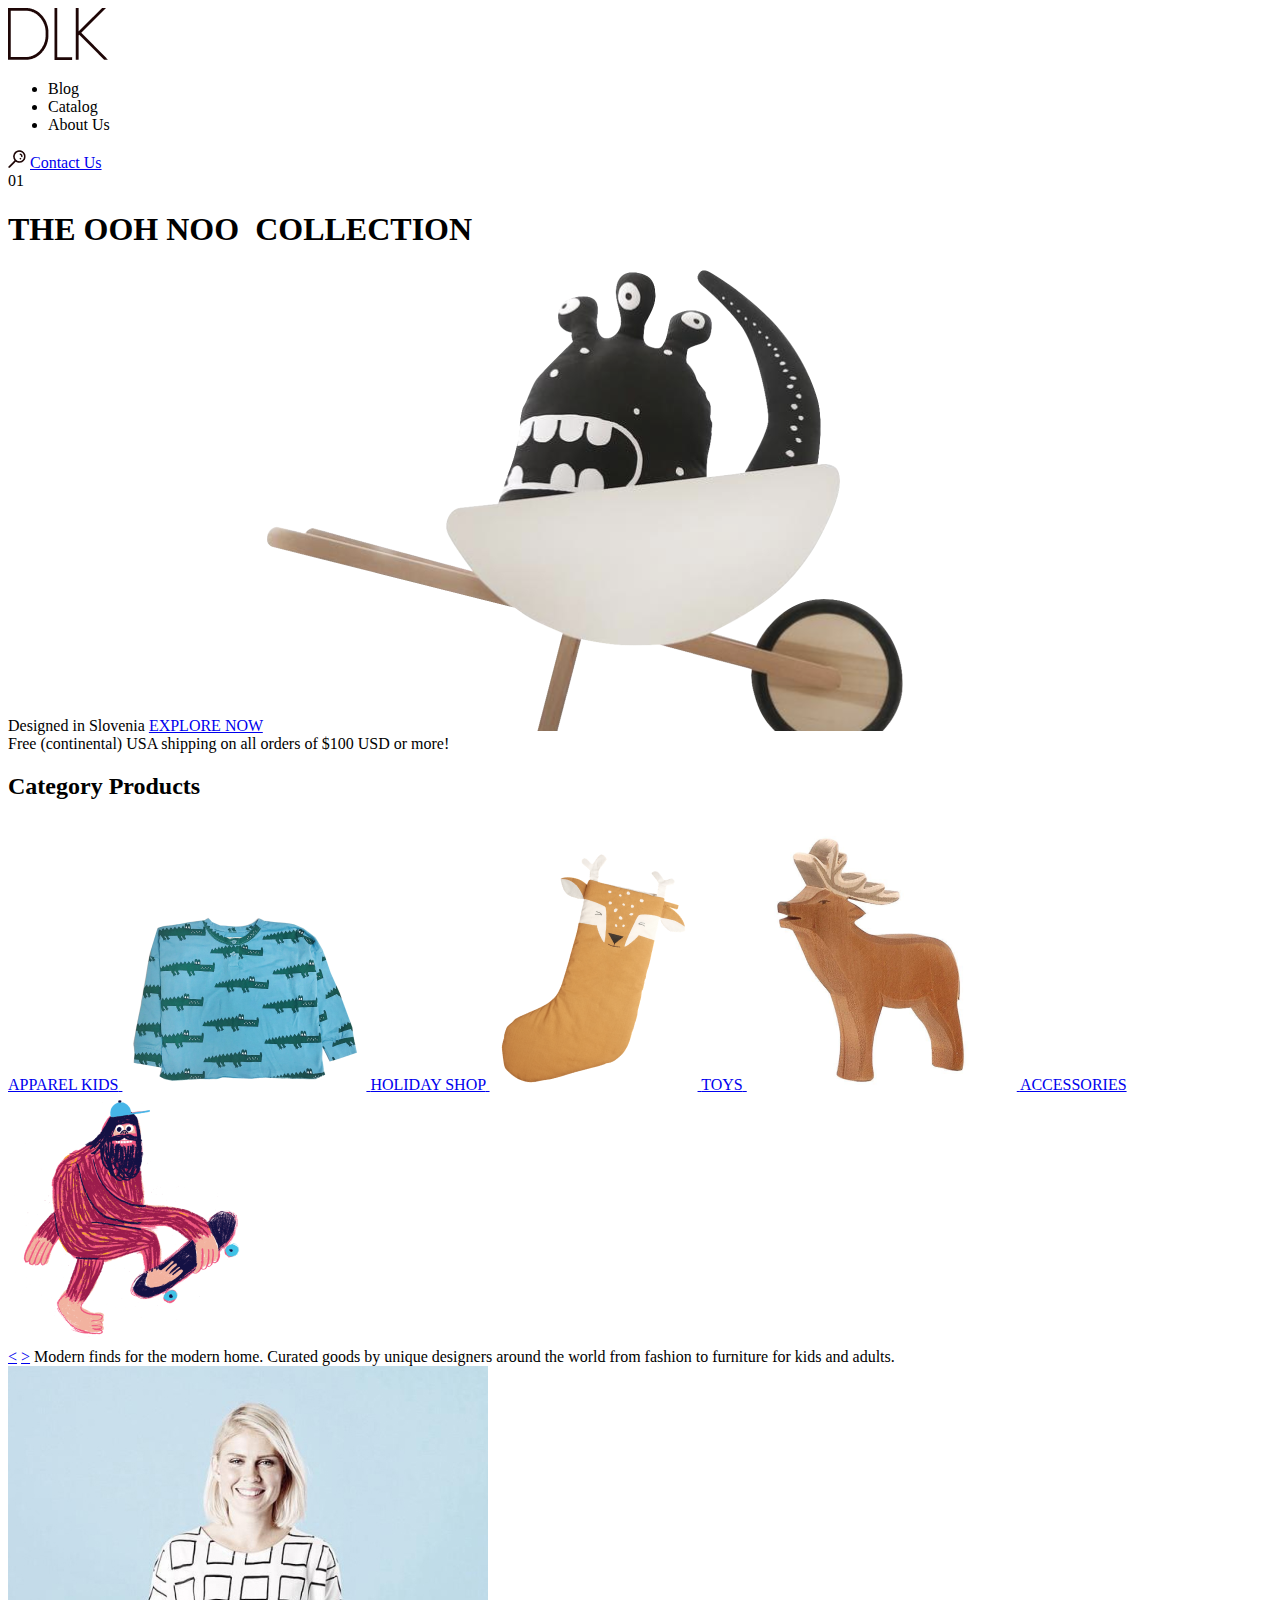
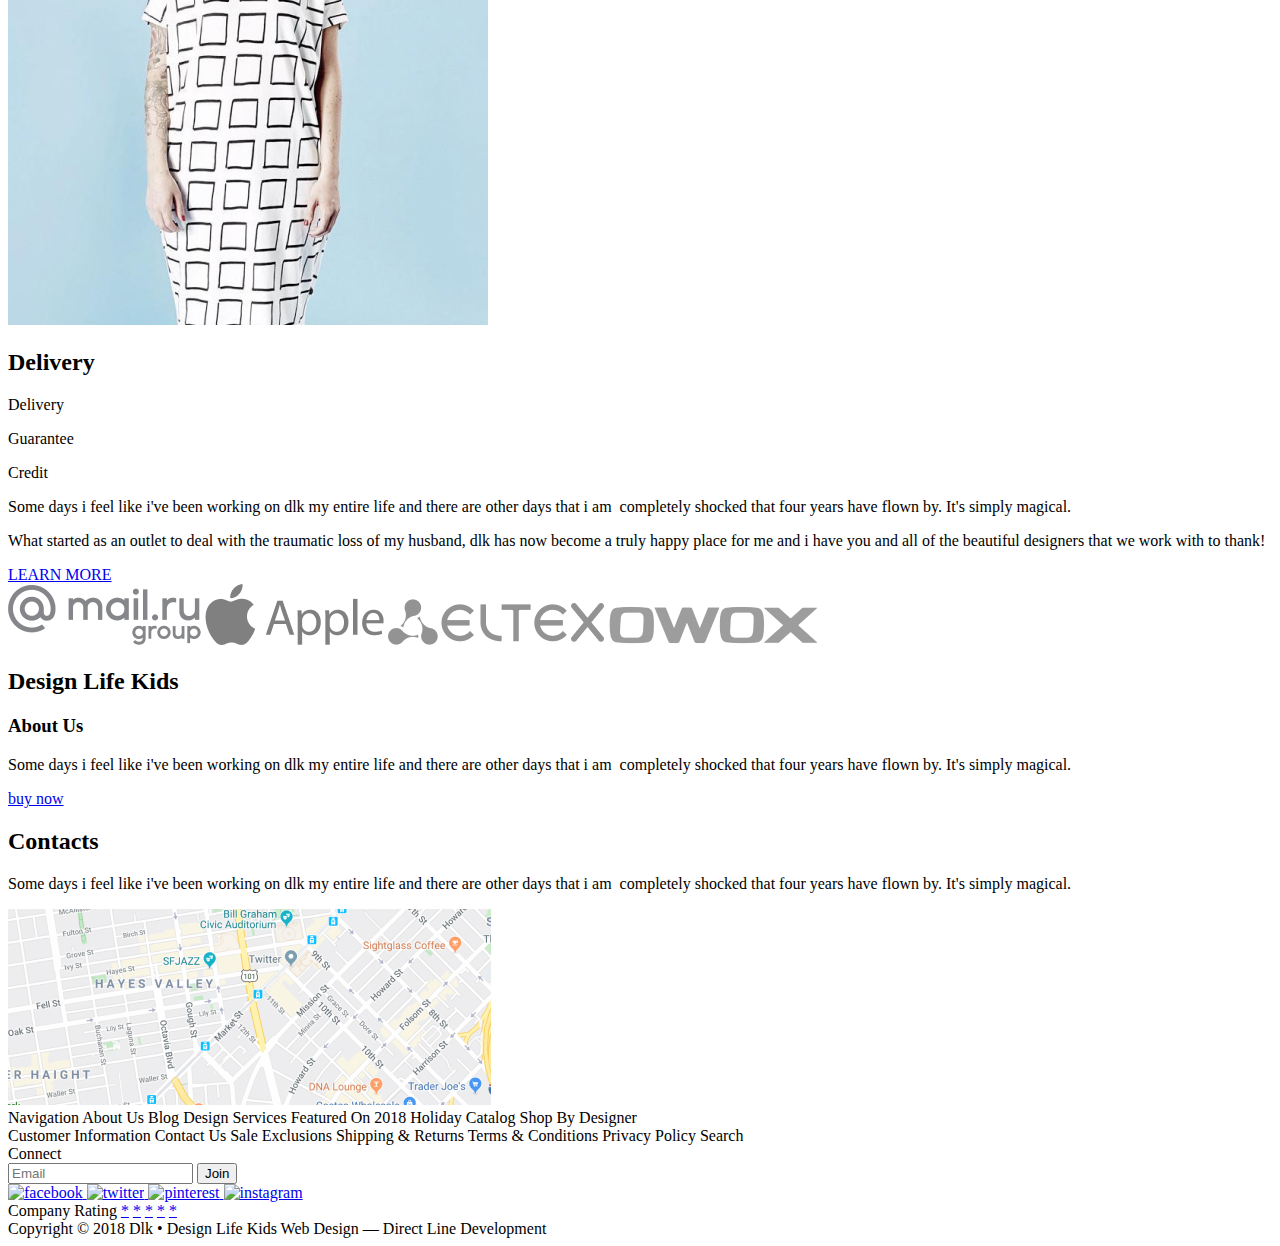
==== index.html @ 762b41b3 "Merge pull request #4 from Vershinin100797/master" ====
<!DOCTYPE html>
<html lang="ru">
<head>
    <meta charset="UTF-8">
    <title>Project</title>
</head>
<body>
    <header class="header">
         <img src="images/Union.png" alt="DLK-logo" class="header-logo">
        <nav class="header-navigation">
            <ul class="header-navigation-block">
                <li class="header-navigation-item">Blog</li>
                <li class="header-navigation-item">Catalog</li>
                <li class="header-navigation-item">About Us</li>
            </ul>
        </nav>
        <img src="images/XMLID%201397.png" alt="search" class="header-link-img">
        <a href="#" class="header-link">Contact Us</a>
    </header>
    <main class="main">
        <section class="main-preview-unit">
            <div class="preview-container">
                <span class="preview-container-number">01</span>
                <h1 class="preview-container-headline">THE OOH NOO  COLLECTION</h1>
                <span class="preview-container-annotation">Designed in Slovenia</span>
                <a href="#" class="preview-container-link">EXPLORE NOW</a>
                <img src="images/prev-image.png" alt="prev-img" class="preview-container-img">
                <div class="preview-container-supplement">
                    <span class="preview-container-supplement-text">Free (continental) USA shipping on all orders of $100 USD or more!</span>
                </div>
            </div>
        </section>
        <section class="main-category-unit">
            <h2 class="main-category-headline">Category Products</h2>
            <div class="main-category-gallery">
                <div class="main-category-gallery-preview">
                    <a href="#" class="main-category-gallery-preview-item">
                        <span class="main-category-gallery-preview-item-text">APPAREL KIDS</span>
                        <img src="images/APPAREL-KIDS.png" alt="APPAREL KIDS" class="main-category-gallery-preview-item-img">
                    </a>
                    <a href="#" class="main-category-gallery-preview-item">
                        <span class="main-category-gallery-preview-item-text">HOLIDAY SHOP</span>
                        <img src="images/HOLIDAY-SHOP.png" alt="HOLIDAY SHOP" class="main-category-gallery-preview-item-img">
                    </a>
                    <a href="#" class="main-category-gallery-preview-item">
                        <span class="main-category-gallery-preview-item-text">TOYS</span>
                        <img src="images/TOYS.png" alt="TOYS" class="main-category-gallery-preview-item-img">
                    </a>
                    <a href="#" class="main-category-gallery-preview-item">
                        <span class="main-category-gallery-preview-item-text">ACCESSORIES</span>
                        <img src="images/ACCESSORIES.png" alt="ACCESSORIES" class="main-category-gallery-preview-item-img">
                    </a>
                </div>
                <div class="main-category-gallery-pagination">
                    <a href="#" class="main-category-gallery-pagination-button-left"><</a>
                    <a href="#" class="main-category-gallery-pagination-button-right">></a>
                    <span class="main-category-gallery-pagination-text">
                        Modern finds for the modern home. Curated goods by unique designers around the world from
                        fashion to furniture for kids and adults.
                    </span>
                </div>
            </div>
        </section>
        <section class="main-product-unit">
            <img src="images/product-image.jpg" alt="product-img" class="main-product-unit-img">
            <div class="main-product-unit-description">
                <h2 class="main-product-unit-header">Delivery</h2>
                <p class="main-product-unit-item">Delivery</p>
                <p class="main-product-unit-item">Guarantee</p>
                <p class="main-product-unit-item">Credit</p>
                <p class="main-product-unit-text">
                    Some days i feel like i've been working on dlk my entire life and there are other days that i am 
                    completely shocked that four years have flown by. It's simply magical.
                </p>
                <p class="main-product-unit-text">
                    What started as an outlet to deal  with the traumatic loss of my husband, dlk has now become a truly
                    happy place for me and i have you and all of the beautiful designers that we work with to thank!
                </p>
                <a href="#" class="main-product-unit-link">LEARN MORE</a>
            </div>
        </section>
        <section class="main-sponsors-unit">
            <img src="images/mail-ru.png" alt="mail-ru" class="main-sponsors-logo">
            <img src="images/apple.png" alt="apple" class="main-sponsors-logo">
            <img src="images/eltex.png" alt="eltex" class="main-sponsors-logo">
            <img src="images/owox.png" alt="owox" class="main-sponsors-logo">
        </section>
        <section class="main-addition-unit">
            <article class="main-addition-about-us">
                <h2 class="main-addition-about-us-headline">Design Life Kids</h2>
                <h3 class="main-addition-about-us-interlineation">About Us</h3>
                <p class="main-addition-about-us-text">
                    Some days i feel like i've been working on dlk my entire life and there are other days that i am
                     completely shocked that four years have flown by. It's simply magical.
                </p>
                <a href="#" class="main-addition-about-us-link">buy now</a>
            </article>
            <article class="main-addition-contacts">
                <h2 class="main-addition-contacts-headline">Contacts</h2>
                <p class="main-addition-contacts-text">
                    Some days i feel like i've been working on dlk my entire life and there are other days that i am
                     completely shocked that four years have flown by. It's simply magical.
                </p>
                <img src="images/map-img.jpg" alt="map-img" class="main-addition-contacts-map">
            </article>
        </section>
    </main>
    <footer class="footer">
        <div class="footer-main-block">
            <div class="footer-main-block-navigation">
                <span class="footer-main-block-navigation-headline">Navigation</span>
                    <span class="footer-main-block-navigation-list">
                        <span class="footer-main-block-navigation-item">About Us</span>
                        <span class="footer-main-block-navigation-item">Blog</span>
                        <span class="footer-main-block-navigation-item">Design Services</span>
                        <span class="footer-main-block-navigation-item">Featured On</span>
                        <span class="footer-main-block-navigation-item">2018 Holiday Catalog</span>
                        <span class="footer-main-block-navigation-item">Shop By Designer</span>
                    </span>
            </div>
            <div class="footer-main-block-customer-information">
                <span class="footer-main-block-customer-information-headline">Customer Information</span>
                    <span class="footer-main-block-customer-information-list">
                        <span class="footer-main-block-customer-information-item">Contact Us</span>
                        <span class="footer-main-block-customer-information-item">Sale Exclusions</span>
                        <span class="footer-main-block-customer-information-item">Shipping & Returns</span>
                        <span class="footer-main-block-customer-information-item">Terms & Conditions</span>
                        <span class="footer-main-block-customer-information-item">Privacy Policy</span>
                        <span class="footer-main-block-customer-information-item">Search</span>
                    </span>
            </div>
            <div class="footer-main-block-connect">
                <span class="footer-main-block-connect-headline">Connect</span>
                <form action="#" class="footer-main-block-connect-form">
                    <input type="email" placeholder="Email" class="footer-main-block-connect-input">
                    <button class="footer-main-block-connect-button">Join</button>
                    <div class="footer-main-block-connect-links">
                        <a href="https://www.facebook.com/" class="footer-main-block-connect-links-item">
                            <img src="#" alt="facebook" class="footer-main-block-connect-links-img">
                        </a>
                        <a href="https://twitter.com/explore" class="footer-main-block-connect-links-item">
                            <img src="#" alt="twitter" class="footer-main-block-connect-links-img">
                        </a>
                        <a href="https://pinterest.com" class="footer-main-block-connect-links-item">
                            <img src="#" alt="pinterest" class="footer-main-block-connect-links-img">
                        </a>
                        <a href="https://www.instagram.com/" class="footer-main-block-connect-links-item">
                            <img src="#" alt="instagram" class="footer-main-block-connect-links-img">
                        </a>
                    </div>
                </form>
            </div>
        </div>
        <div class="footer-additional-block">
            <div class="footer-additional-block-rating">
                <span class="footer-additional-block-rating-headline">Company Rating</span>
                <a href="#" class="footer-additional-block-rating-item">*</a>
                <a href="#" class="footer-additional-block-rating-item">*</a>
                <a href="#" class="footer-additional-block-rating-item">*</a>
                <a href="#" class="footer-additional-block-rating-item">*</a>
                <a href="#" class="footer-additional-block-rating-item">*</a>
            </div>
            <span class="footer-additional-block-copyright">Copyright © 2018 Dlk • Design Life Kids</span>
            <span class="footer-additional-block-developers">Web Design — Direct Line Development</span>
        </div>
    </footer>
</body>
</html>
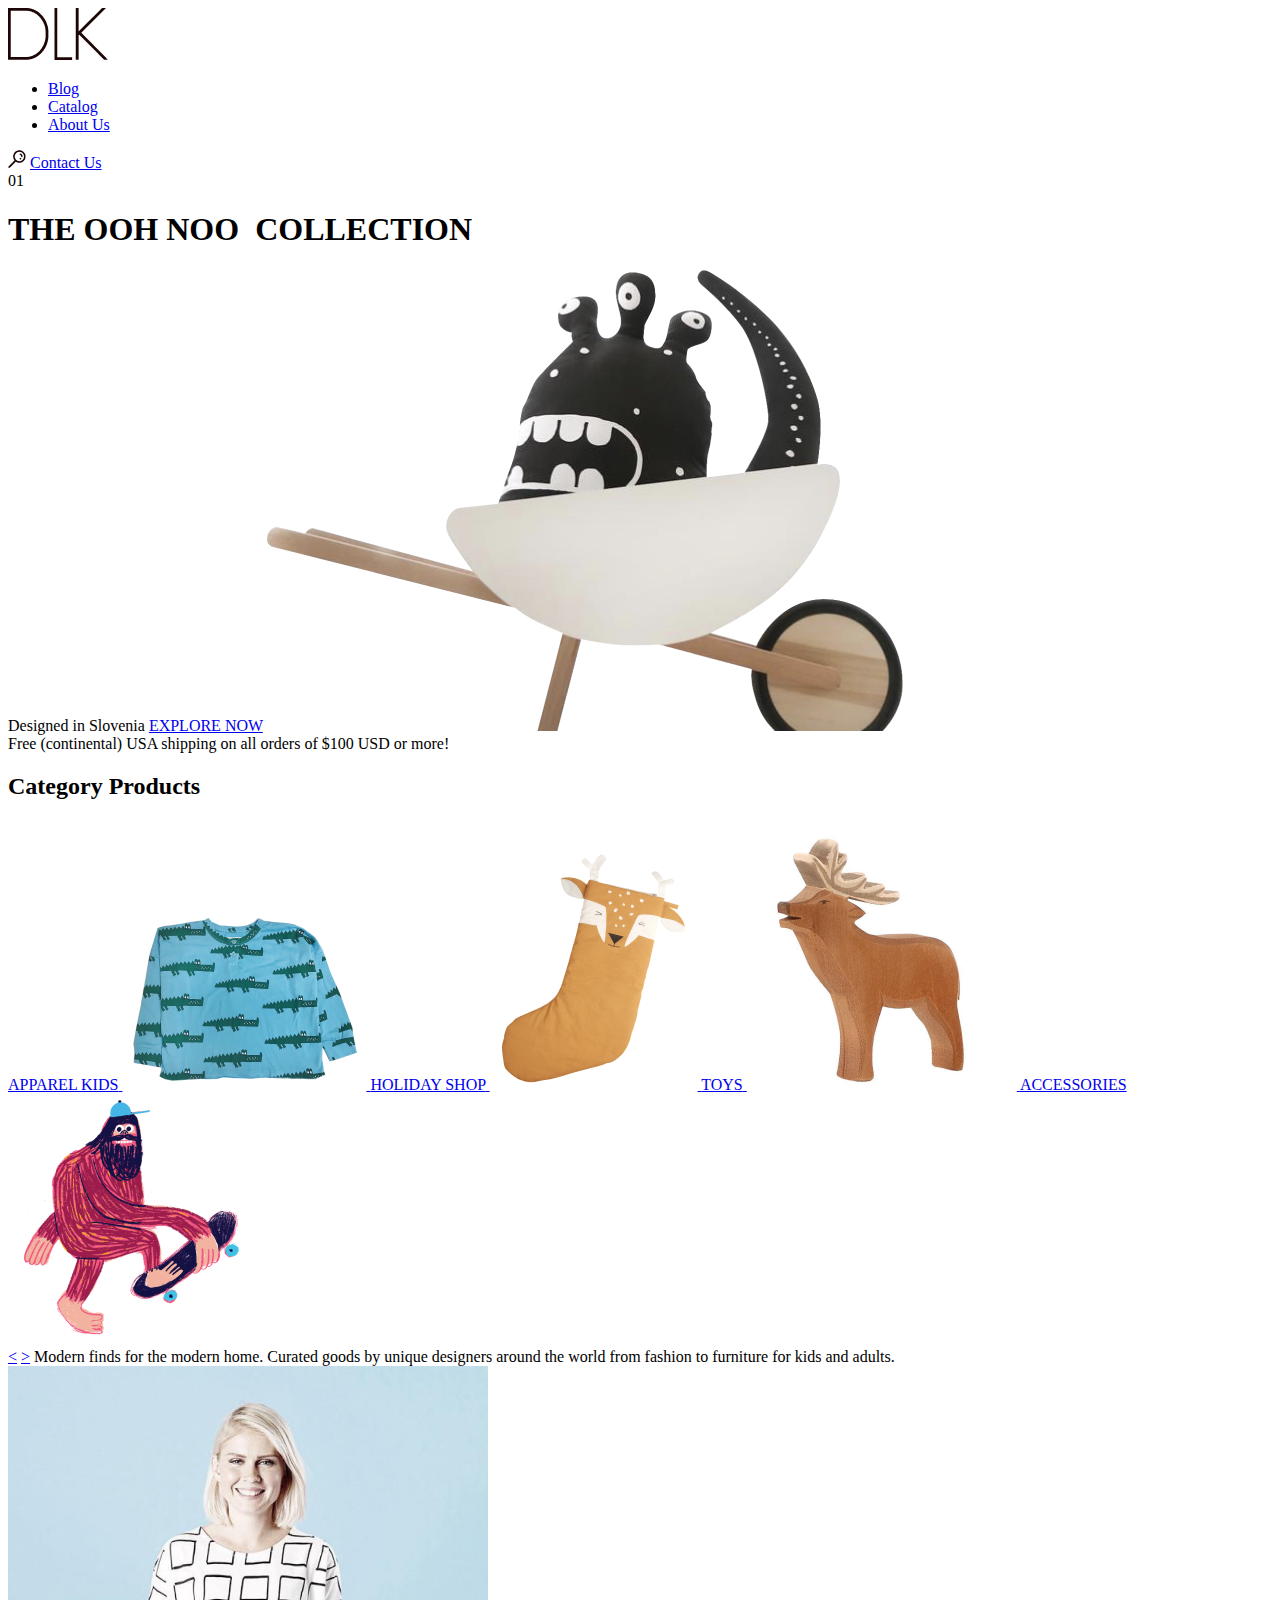
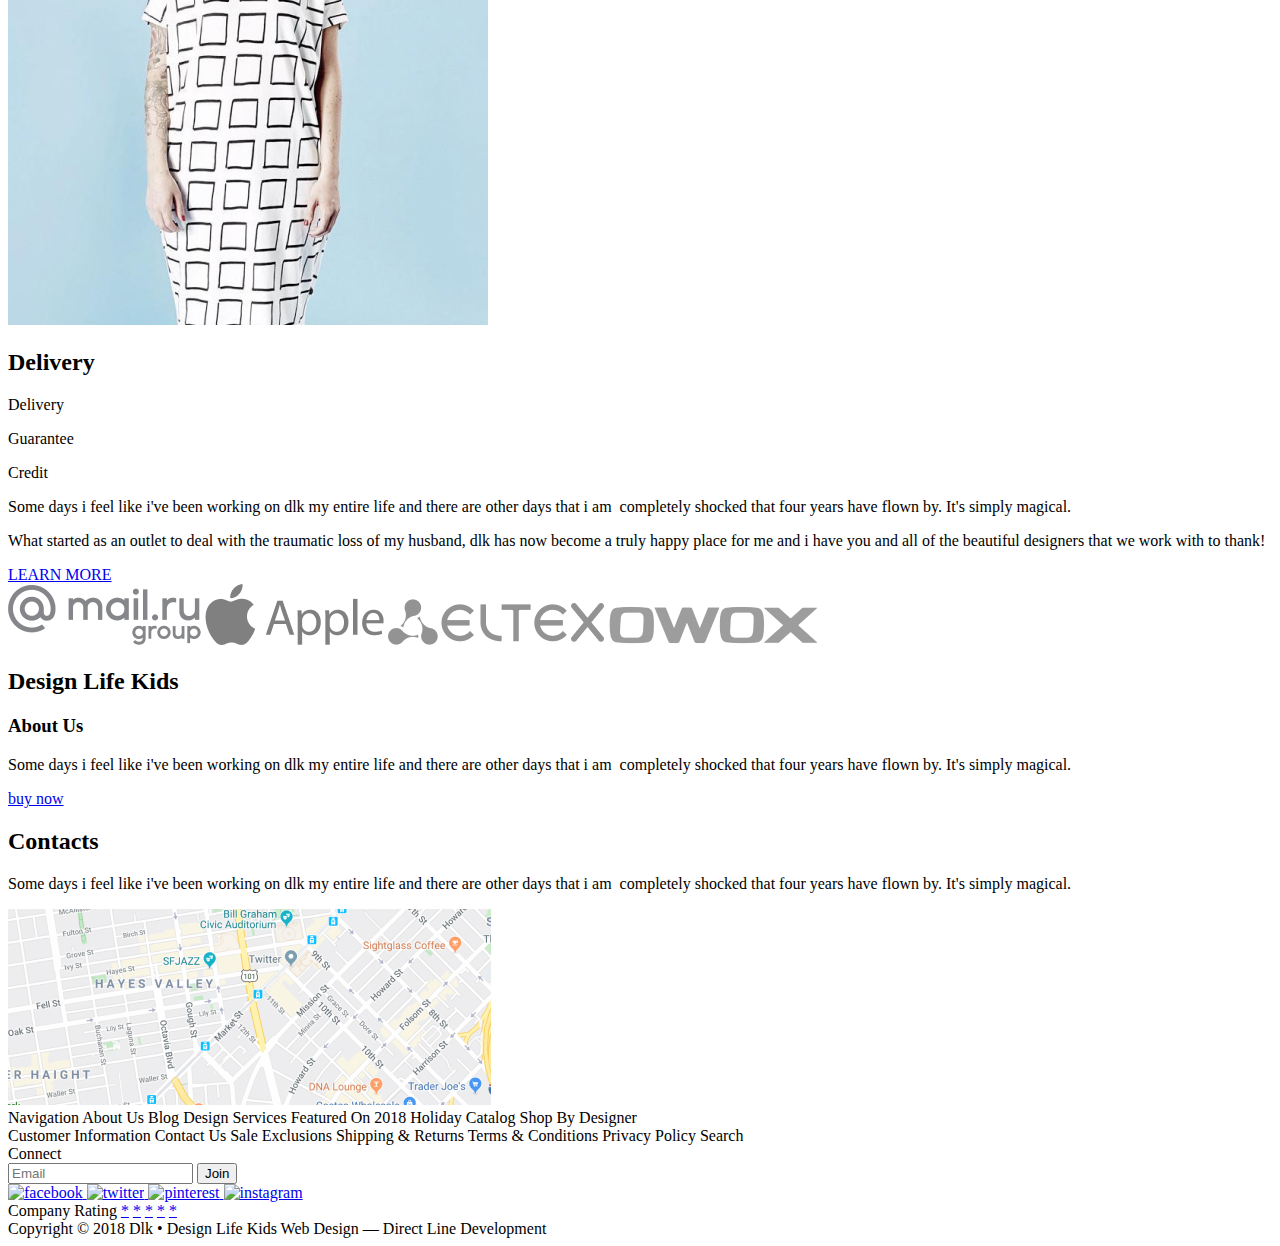
==== commit edb11ff4: "Merge pull request #5 from Vershinin100797/master" ====
--- a/index.html
+++ b/index.html
@@ -9,9 +9,9 @@
          <img src="images/Union.png" alt="DLK-logo" class="header-logo">
         <nav class="header-navigation">
             <ul class="header-navigation-block">
-                <li class="header-navigation-item">Blog</li>
-                <li class="header-navigation-item">Catalog</li>
-                <li class="header-navigation-item">About Us</li>
+                <li class="header-navigation-item"><a href="#">Blog</a></li>
+                <li class="header-navigation-item"><a href="catalog.html">Catalog</a></li>
+                <li class="header-navigation-item"><a href="#">About Us</a></li>
             </ul>
         </nav>
         <img src="images/XMLID%201397.png" alt="search" class="header-link-img">
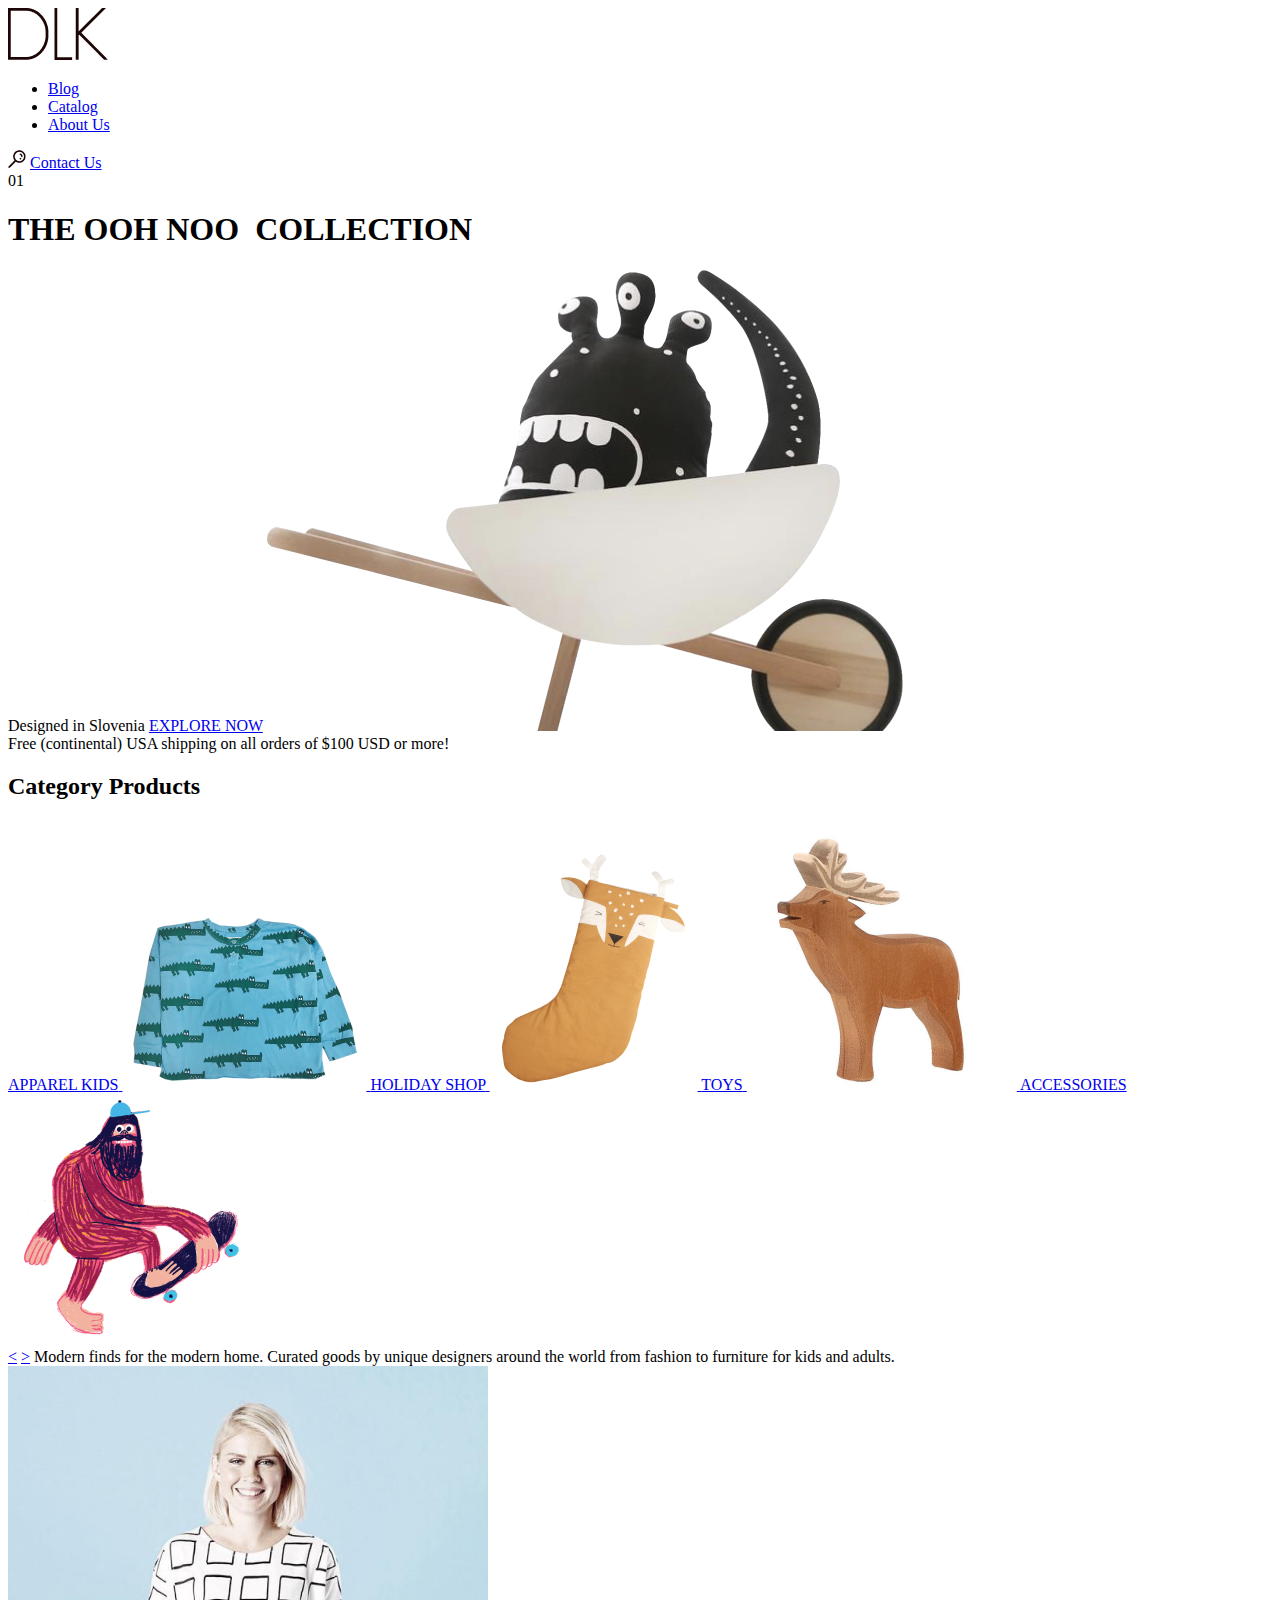
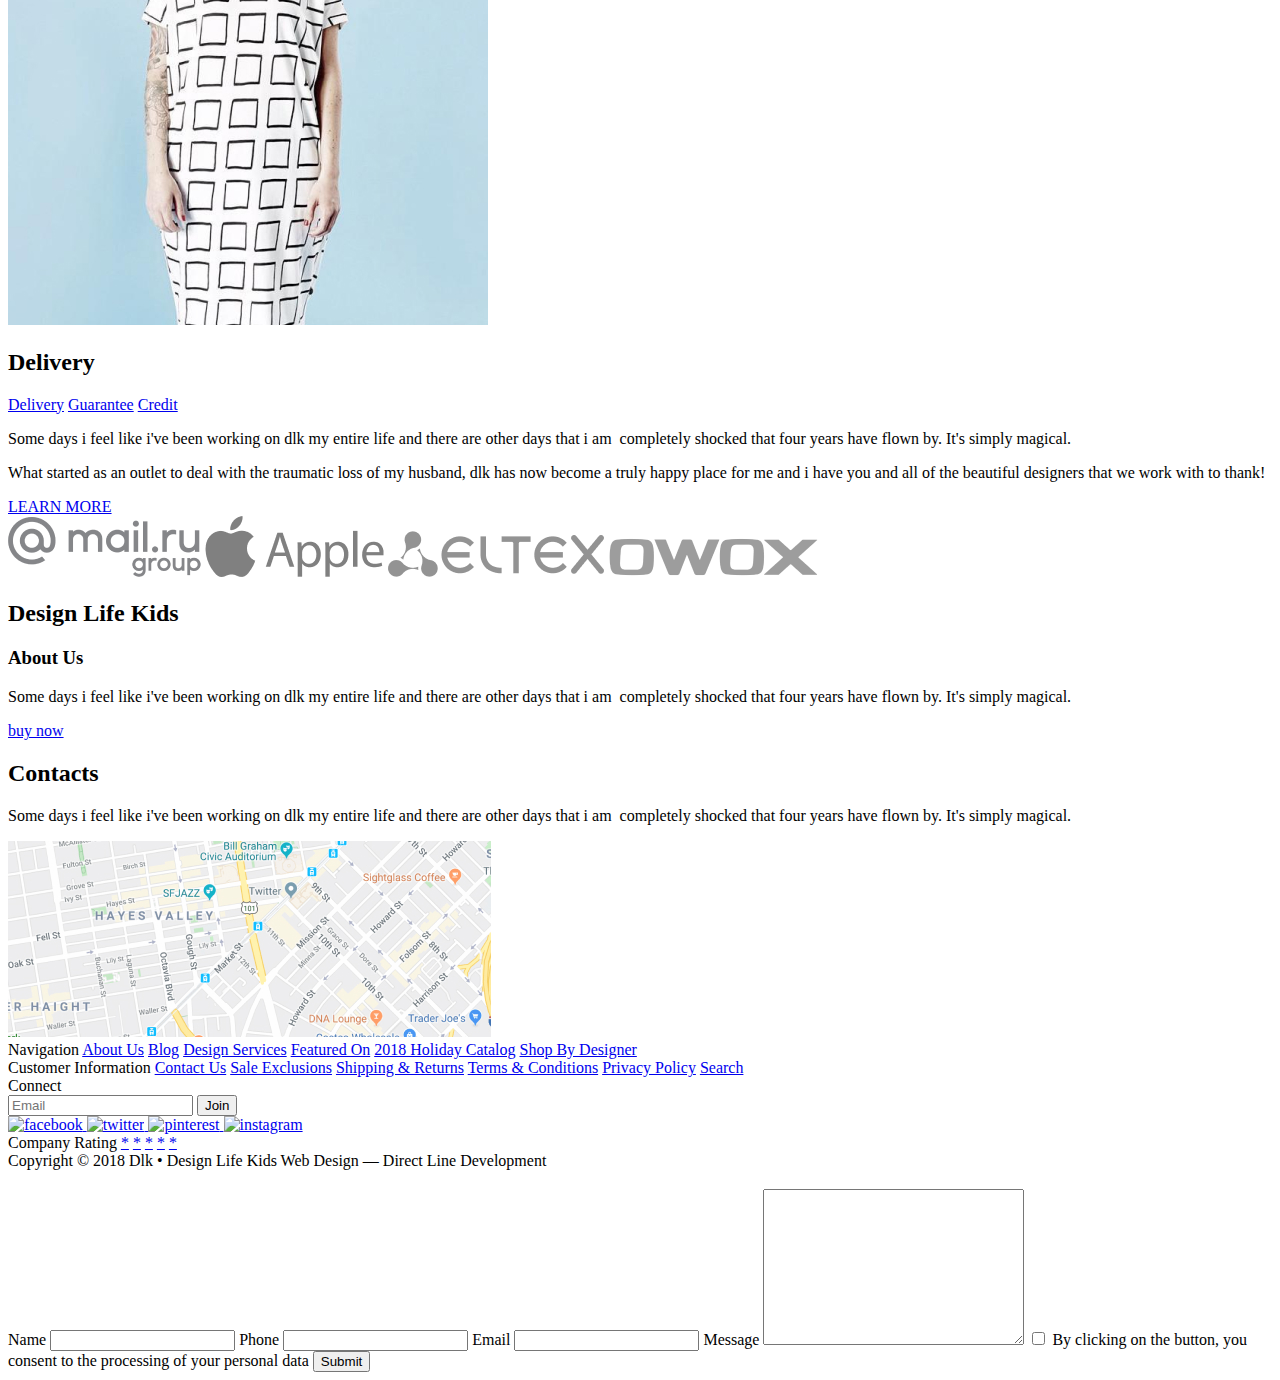
==== commit ea08efe0: "Merge pull request #6 from Vershinin100797/master" ====
--- a/index.html
+++ b/index.html
@@ -6,7 +6,7 @@
 </head>
 <body>
     <header class="header">
-         <img src="images/Union.png" alt="DLK-logo" class="header-logo">
+        <img src="images/Union.png" alt="DLK-logo" class="header-logo">
         <nav class="header-navigation">
             <ul class="header-navigation-block">
                 <li class="header-navigation-item"><a href="#">Blog</a></li>
@@ -66,9 +66,9 @@
             <img src="images/product-image.jpg" alt="product-img" class="main-product-unit-img">
             <div class="main-product-unit-description">
                 <h2 class="main-product-unit-header">Delivery</h2>
-                <p class="main-product-unit-item">Delivery</p>
-                <p class="main-product-unit-item">Guarantee</p>
-                <p class="main-product-unit-item">Credit</p>
+                <a href="#" class="main-product-unit-item">Delivery</a>
+                <a href="#" class="main-product-unit-item">Guarantee</a>
+                <a href="#" class="main-product-unit-item">Credit</a>
                 <p class="main-product-unit-text">
                     Some days i feel like i've been working on dlk my entire life and there are other days that i am 
                     completely shocked that four years have flown by. It's simply magical.
@@ -111,29 +111,31 @@
             <div class="footer-main-block-navigation">
                 <span class="footer-main-block-navigation-headline">Navigation</span>
                     <span class="footer-main-block-navigation-list">
-                        <span class="footer-main-block-navigation-item">About Us</span>
-                        <span class="footer-main-block-navigation-item">Blog</span>
-                        <span class="footer-main-block-navigation-item">Design Services</span>
-                        <span class="footer-main-block-navigation-item">Featured On</span>
-                        <span class="footer-main-block-navigation-item">2018 Holiday Catalog</span>
-                        <span class="footer-main-block-navigation-item">Shop By Designer</span>
+                        <a href="#" class="footer-main-block-navigation-item">About Us</a>
+                        <a href="#" class="footer-main-block-navigation-item">Blog</a>
+                        <a href="#" class="footer-main-block-navigation-item">Design Services</a>
+                        <a href="#" class="footer-main-block-navigation-item">Featured On</a>
+                        <a href="#" class="footer-main-block-navigation-item">2018 Holiday Catalog</a>
+                        <a href="#" class="footer-main-block-navigation-item">Shop By Designer</a>
                     </span>
             </div>
             <div class="footer-main-block-customer-information">
                 <span class="footer-main-block-customer-information-headline">Customer Information</span>
                     <span class="footer-main-block-customer-information-list">
-                        <span class="footer-main-block-customer-information-item">Contact Us</span>
-                        <span class="footer-main-block-customer-information-item">Sale Exclusions</span>
-                        <span class="footer-main-block-customer-information-item">Shipping & Returns</span>
-                        <span class="footer-main-block-customer-information-item">Terms & Conditions</span>
-                        <span class="footer-main-block-customer-information-item">Privacy Policy</span>
-                        <span class="footer-main-block-customer-information-item">Search</span>
+                        <a href="#" class="footer-main-block-customer-information-item">Contact Us</a>
+                        <a href="#" class="footer-main-block-customer-information-item">Sale Exclusions</a>
+                        <a href="#" class="footer-main-block-customer-information-item">Shipping & Returns</a>
+                        <a href="#" class="footer-main-block-customer-information-item">Terms & Conditions</a>
+                        <a href="#" class="footer-main-block-customer-information-item">Privacy Policy</a>
+                        <a href="#" class="footer-main-block-customer-information-item">Search</a>
                     </span>
             </div>
             <div class="footer-main-block-connect">
                 <span class="footer-main-block-connect-headline">Connect</span>
                 <form action="#" class="footer-main-block-connect-form">
-                    <input type="email" placeholder="Email" class="footer-main-block-connect-input">
+                    <label for="email"></label>
+                    <input type="email" placeholder="Email" class="footer-main-block-connect-input"
+                           id="email" name="Email">
                     <button class="footer-main-block-connect-button">Join</button>
                     <div class="footer-main-block-connect-links">
                         <a href="https://www.facebook.com/" class="footer-main-block-connect-links-item">
@@ -165,5 +167,35 @@
             <span class="footer-additional-block-developers">Web Design — Direct Line Development</span>
         </div>
     </footer>
+    <div class="modal">
+        <img src="images/XMLID%201429.png" alt="close" class="modal-close">
+        <form action="#" class="modal-form">
+            <span class="modal-field">
+                <label for="name-field" class="modal-field-label">Name</label>
+                <input type="text" id="name-field" name="Name" class="modal-field-input">
+            </span>
+            <span class="modal-field">
+                <label for="phone-field" class="modal-field-label">Phone</label>
+                <input type="tel" id="phone-field" name="Phone" class="modal-field-input">
+            </span>
+            <span class="modal-field">
+                <label for="email-field" class="modal-field-label">Email</label>
+                <input type="email" id="email-field" name="Email" class="modal-field-input">
+            </span>
+            <span class="modal-field">
+                <label for="message-area" class="modal-field-label">Message</label>
+                <textarea name="Message" id="message-area" cols="30" rows="10" class="modal-field-text-area"></textarea>
+            </span>
+            <span class="modal-field-check">
+                <label class="modal-field-check-label">
+                    <input type="checkbox" name="consent" class="modal-field-checkbox">
+                    By clicking on the button, you consent to the processing of your personal data
+                </label>
+            </span>
+            <button class="modal-submit-button">
+                Submit
+            </button>
+        </form>
+    </div>
 </body>
 </html>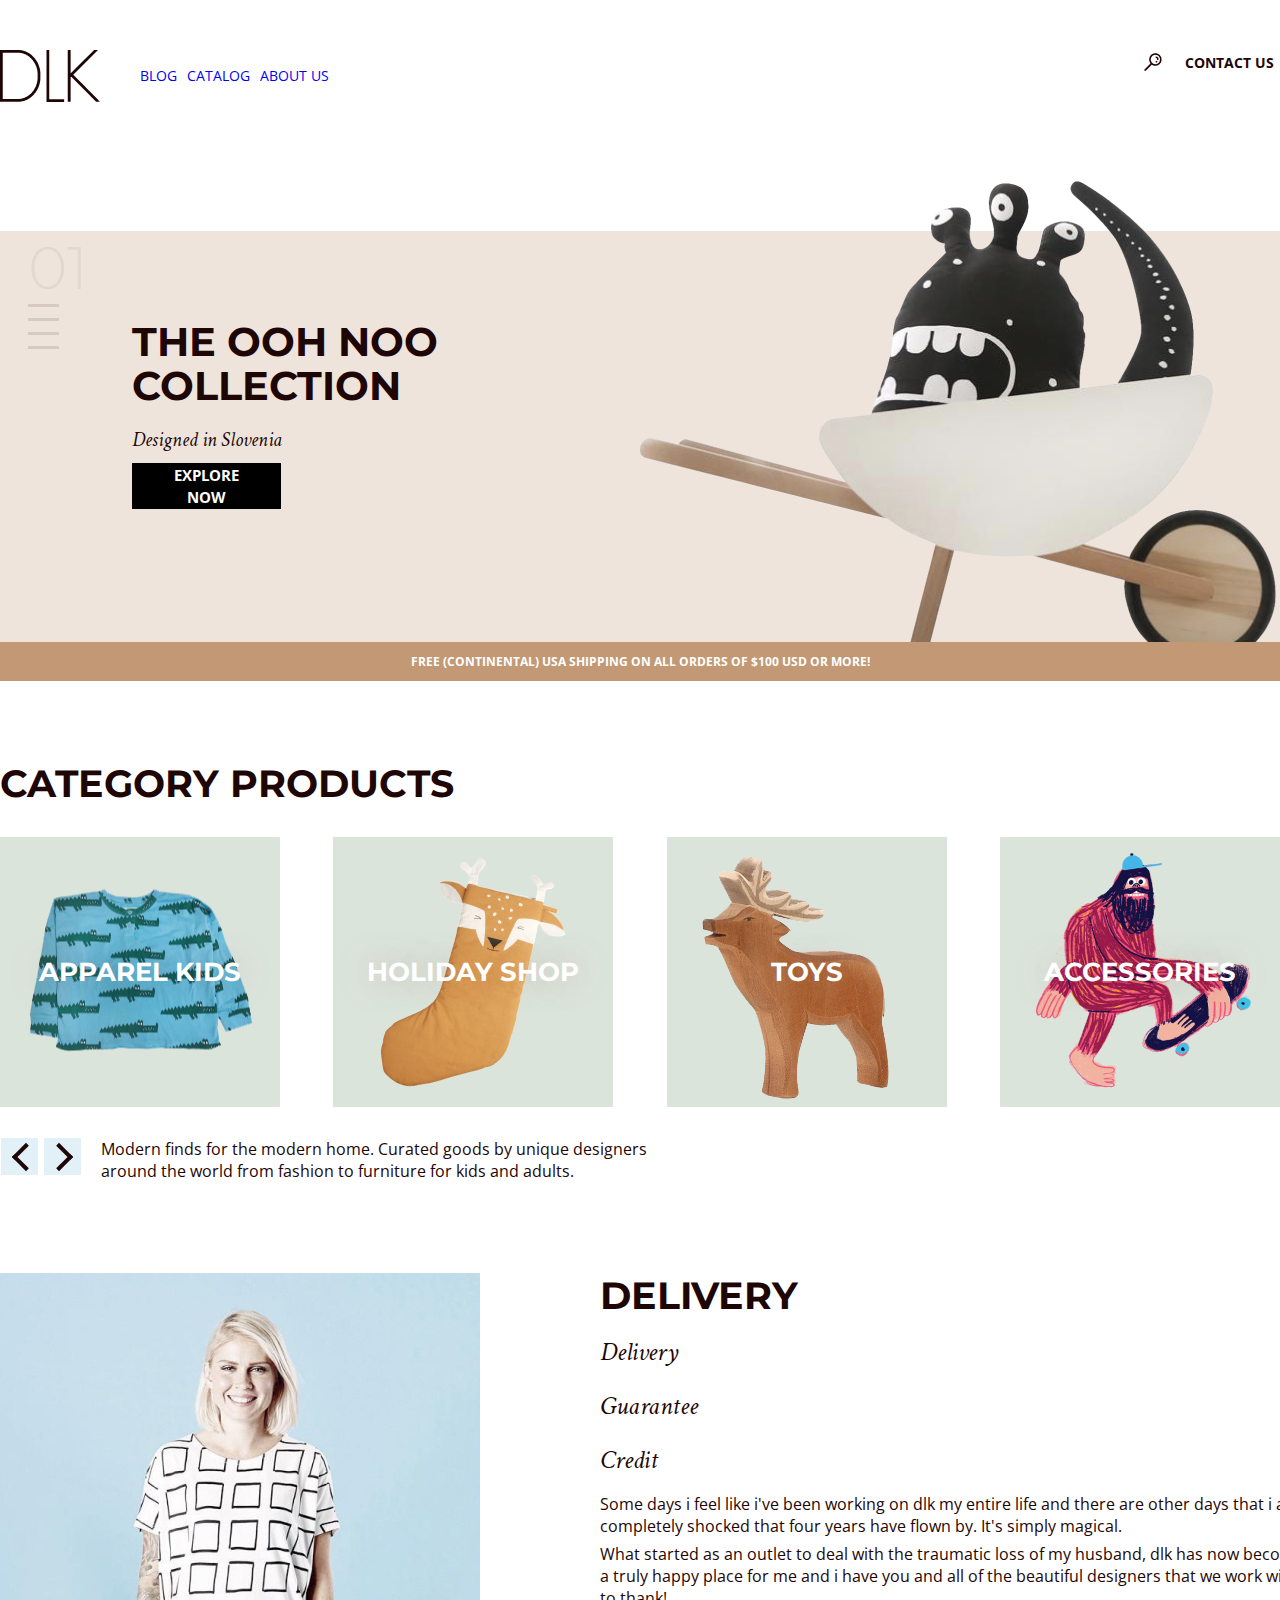
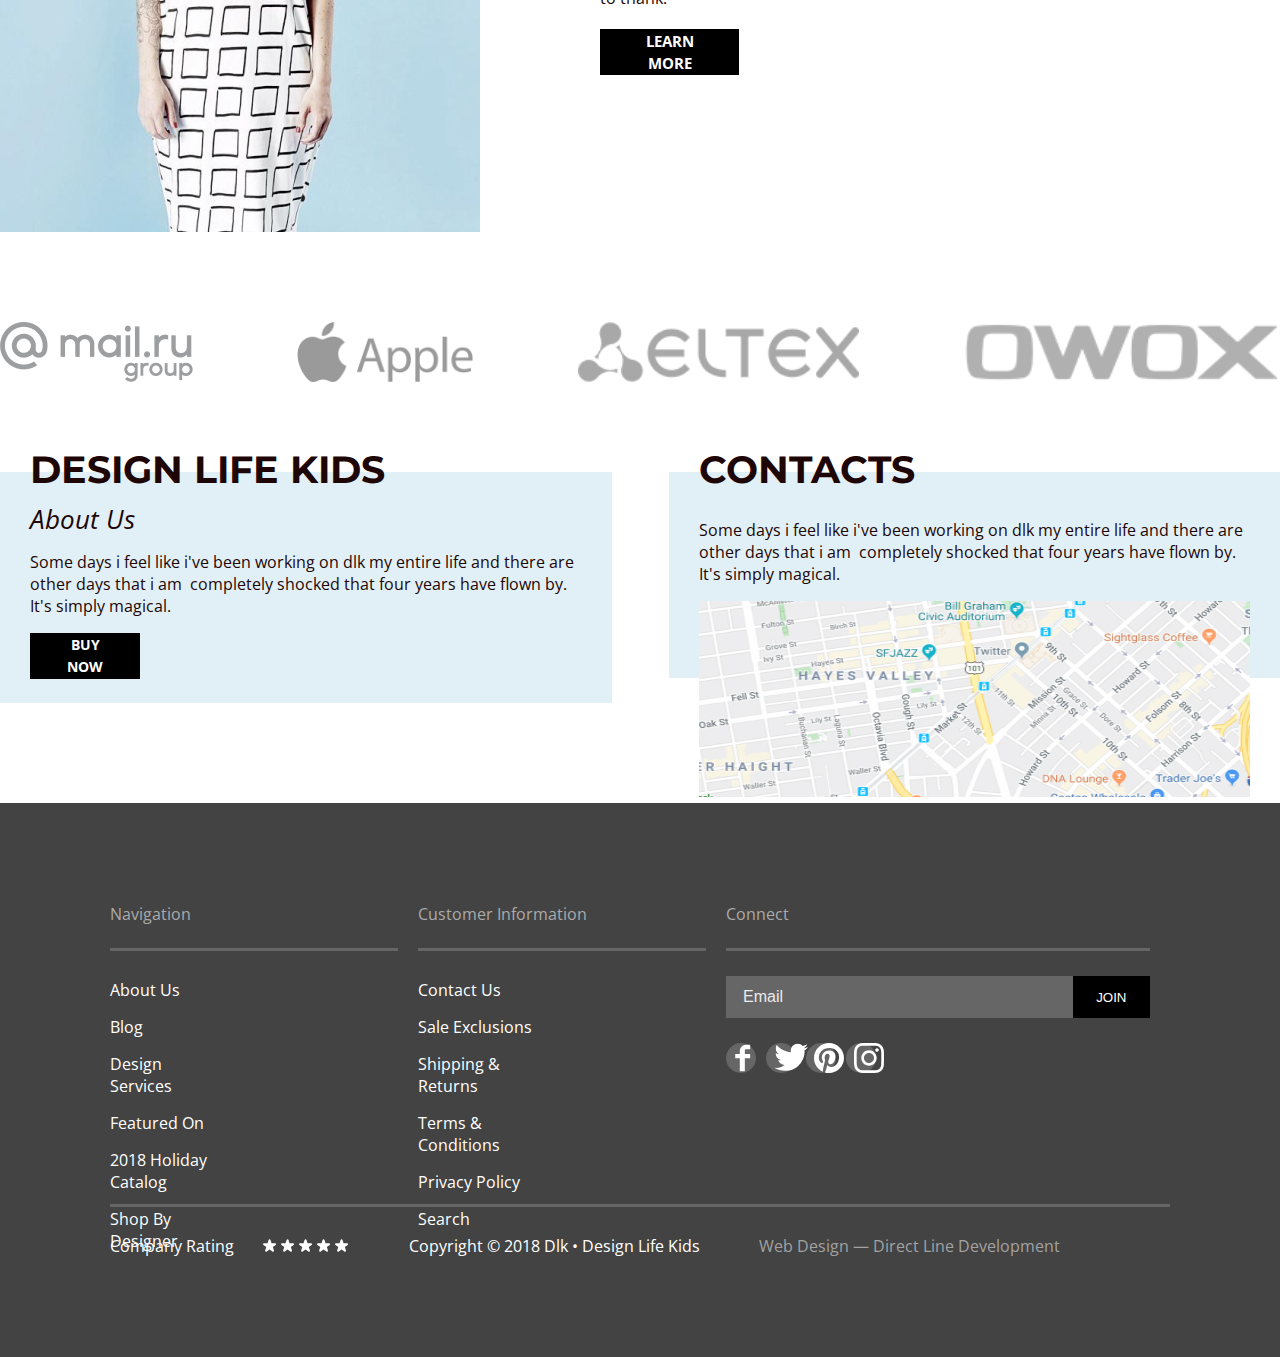
==== commit 7ba75548: "Merge pull request #8 from Vershinin100797/master" ====
--- a/index.html
+++ b/index.html
@@ -1,34 +1,54 @@
 <!DOCTYPE html>
-<html lang="ru">
+<html lang="en">
 <head>
     <meta charset="UTF-8">
     <title>Project</title>
+    <link rel="stylesheet" href="styles/pages/index.css">
+    <link href="https://fonts.googleapis.com/css2?family=Montserrat:wght@700&family=Open+Sans&display=swap" rel="stylesheet">
+    <link href="https://fonts.googleapis.com/css2?family=Montserrat+Subrayada:wght@700&display=swap" rel="stylesheet">
+    <link href="https://fonts.googleapis.com/css2?family=Crimson+Text:ital@1&display=swap" rel="stylesheet">
+    <link href="https://fonts.googleapis.com/css2?family=Roboto&display=swap" rel="stylesheet">
 </head>
 <body>
-    <header class="header">
-        <img src="images/Union.png" alt="DLK-logo" class="header-logo">
-        <nav class="header-navigation">
-            <ul class="header-navigation-block">
-                <li class="header-navigation-item"><a href="#">Blog</a></li>
-                <li class="header-navigation-item"><a href="catalog.html">Catalog</a></li>
-                <li class="header-navigation-item"><a href="#">About Us</a></li>
-            </ul>
-        </nav>
-        <img src="images/XMLID%201397.png" alt="search" class="header-link-img">
-        <a href="#" class="header-link">Contact Us</a>
+    <header class="grid">
+        <div class="header">
+            <div class="header-navigation">
+                <a class="header-logo-link" href="index.html">
+                    <img src="images/Union.png" alt="DLK-logo" class="header-logo">
+                </a>
+                <nav>
+                    <ul class="header-navigation-block">
+                        <li class="header-navigation-item"><a href="blog.html">Blog</a></li>
+                        <li class="header-navigation-item"><a href="catalog.html">Catalog</a></li>
+                        <li class="header-navigation-item"><a href="#">About Us</a></li>
+                    </ul>
+                </nav>
+            </div>
+            <a href="contact-us.html" class="header-link">
+                <img src="images/XMLID%201397.png" alt="search" class="header-link-img">
+                Contact Us
+            </a>
+        </div>
     </header>
-    <main class="main">
+    <main class="main grid">
         <section class="main-preview-unit">
             <div class="preview-container">
-                <span class="preview-container-number">01</span>
-                <h1 class="preview-container-headline">THE OOH NOO - COLLECTION</h1>
-                <span class="preview-container-annotation">Designed in Slovenia</span>
-                <a href="#" class="preview-container-link">EXPLORE NOW</a>
-                <img src="images/prev-image.png" alt="prev-img" class="preview-container-img">
-                <div class="preview-container-supplement">
-                    <span class="preview-container-supplement-text">Free (continental) USA shipping on all orders of $100 USD or more!</span>
-                </div>
+                <div class="preview-container-paginator">
+                    <span class="preview-container-number">01</span>
+                    <a href="#" class="preview-container-slide"></a>
+                    <a href="#" class="preview-container-slide"></a>
+                    <a href="#" class="preview-container-slide"></a>
+                    <a href="#" class="preview-container-slide"></a>
+                </div>
+                <div class="preview-container-description">
+                    <h1 class="preview-container-headline">THE OOH NOO COLLECTION</h1>
+                    <span class="preview-container-annotation">Designed in Slovenia</span>
+                    <a href="#" class="preview-container-link" id="explore-now">EXPLORE NOW</a>
+                    <img src="images/prev-image.png" alt="prev-img" class="preview-container-img">
+                </div>
+            </div>
+            <div class="preview-container-supplement">
+                <span class="preview-container-supplement-text">Free (continental) USA shipping on all orders of $100 USD or more!</span>
             </div>
         </section>
         <section class="main-category-unit">
@@ -36,25 +56,29 @@
             <div class="main-category-gallery">
                 <div class="main-category-gallery-preview">
                     <a href="#" class="main-category-gallery-preview-item">
+                        <img src="images/APPAREL-KIDS.png" alt="APPAREL KIDS" class="main-category-gallery-preview-item-img">
                         <span class="main-category-gallery-preview-item-text">APPAREL KIDS</span>
-                        <img src="images/APPAREL-KIDS.png" alt="APPAREL KIDS" class="main-category-gallery-preview-item-img">
-                    </a>
-                    <a href="#" class="main-category-gallery-preview-item">
+                    </a>
+                    <a href="#" class="main-category-gallery-preview-item">
+                        <img src="images/HOLIDAY-SHOP.png" alt="HOLIDAY SHOP" class="main-category-gallery-preview-item-img">
                         <span class="main-category-gallery-preview-item-text">HOLIDAY SHOP</span>
-                        <img src="images/HOLIDAY-SHOP.png" alt="HOLIDAY SHOP" class="main-category-gallery-preview-item-img">
-                    </a>
-                    <a href="#" class="main-category-gallery-preview-item">
+                    </a>
+                    <a href="#" class="main-category-gallery-preview-item">
+                        <img src="images/TOYS.png" alt="TOYS" class="main-category-gallery-preview-item-img">
                         <span class="main-category-gallery-preview-item-text">TOYS</span>
-                        <img src="images/TOYS.png" alt="TOYS" class="main-category-gallery-preview-item-img">
-                    </a>
-                    <a href="#" class="main-category-gallery-preview-item">
+                    </a>
+                    <a href="#" class="main-category-gallery-preview-item">
+                        <img src="images/ACCESSORIES.png" alt="ACCESSORIES" class="main-category-gallery-preview-item-img">
                         <span class="main-category-gallery-preview-item-text">ACCESSORIES</span>
-                        <img src="images/ACCESSORIES.png" alt="ACCESSORIES" class="main-category-gallery-preview-item-img">
                     </a>
                 </div>
                 <div class="main-category-gallery-pagination">
-                    <a href="#" class="main-category-gallery-pagination-button-left"><</a>
-                    <a href="#" class="main-category-gallery-pagination-button-right">></a>
+                    <a href="#" class="main-category-gallery-pagination-button-left">
+                        <span class="button-left"></span>
+                    </a>
+                    <a href="#" class="main-category-gallery-pagination-button-right">
+                        <span class="button-right"></span>
+                    </a>
                     <span class="main-category-gallery-pagination-text">
                         Modern finds for the modern home. Curated goods by unique designers around the world from
                         fashion to furniture for kids and adults.
@@ -80,13 +104,13 @@
                 <a href="#" class="main-product-unit-link">LEARN MORE</a>
             </div>
         </section>
-        <section class="main-sponsors-unit">
+        <div class="main-sponsors-unit">
             <img src="images/mail-ru.png" alt="mail-ru" class="main-sponsors-logo">
             <img src="images/apple.png" alt="apple" class="main-sponsors-logo">
             <img src="images/eltex.png" alt="eltex" class="main-sponsors-logo">
             <img src="images/owox.png" alt="owox" class="main-sponsors-logo">
-        </section>
-        <section class="main-addition-unit">
+        </div>
+        <div class="main-addition-unit">
             <article class="main-addition-about-us">
                 <h2 class="main-addition-about-us-headline">Design Life Kids</h2>
                 <h3 class="main-addition-about-us-interlineation">About Us</h3>
@@ -104,98 +128,113 @@
                 </p>
                 <img src="images/map-img.jpg" alt="map-img" class="main-addition-contacts-map">
             </article>
-        </section>
+        </div>
     </main>
     <footer class="footer">
-        <div class="footer-main-block">
-            <div class="footer-main-block-navigation">
-                <span class="footer-main-block-navigation-headline">Navigation</span>
+        <div class="grid">
+            <div class="footer-main-block">
+                <div class="footer-main-block-navigation">
+                    <span class="footer-main-block-navigation-headline">Navigation</span>
                     <span class="footer-main-block-navigation-list">
-                        <a href="#" class="footer-main-block-navigation-item">About Us</a>
-                        <a href="#" class="footer-main-block-navigation-item">Blog</a>
-                        <a href="#" class="footer-main-block-navigation-item">Design Services</a>
-                        <a href="#" class="footer-main-block-navigation-item">Featured On</a>
-                        <a href="#" class="footer-main-block-navigation-item">2018 Holiday Catalog</a>
-                        <a href="#" class="footer-main-block-navigation-item">Shop By Designer</a>
-                    </span>
-            </div>
-            <div class="footer-main-block-customer-information">
-                <span class="footer-main-block-customer-information-headline">Customer Information</span>
+                            <a href="#" class="footer-main-block-navigation-item">About Us</a>
+                            <a href="#" class="footer-main-block-navigation-item">Blog</a>
+                            <a href="#" class="footer-main-block-navigation-item">Design Services</a>
+                            <a href="#" class="footer-main-block-navigation-item">Featured On</a>
+                            <a href="#" class="footer-main-block-navigation-item">2018 Holiday Catalog</a>
+                            <a href="#" class="footer-main-block-navigation-item">Shop By Designer</a>
+                        </span>
+                </div>
+                <div class="footer-main-block-customer-information">
+                    <span class="footer-main-block-customer-information-headline">Customer Information</span>
                     <span class="footer-main-block-customer-information-list">
-                        <a href="#" class="footer-main-block-customer-information-item">Contact Us</a>
-                        <a href="#" class="footer-main-block-customer-information-item">Sale Exclusions</a>
-                        <a href="#" class="footer-main-block-customer-information-item">Shipping & Returns</a>
-                        <a href="#" class="footer-main-block-customer-information-item">Terms & Conditions</a>
-                        <a href="#" class="footer-main-block-customer-information-item">Privacy Policy</a>
-                        <a href="#" class="footer-main-block-customer-information-item">Search</a>
-                    </span>
-            </div>
-            <div class="footer-main-block-connect">
-                <span class="footer-main-block-connect-headline">Connect</span>
-                <form action="#" class="footer-main-block-connect-form">
-                    <label for="email"></label>
-                    <input type="email" placeholder="Email" class="footer-main-block-connect-input"
-                           id="email" name="Email">
-                    <button class="footer-main-block-connect-button">Join</button>
+                            <a href="#" class="footer-main-block-customer-information-item">Contact Us</a>
+                            <a href="#" class="footer-main-block-customer-information-item">Sale Exclusions</a>
+                            <a href="#" class="footer-main-block-customer-information-item">Shipping & Returns</a>
+                            <a href="#" class="footer-main-block-customer-information-item">Terms & Conditions</a>
+                            <a href="#" class="footer-main-block-customer-information-item">Privacy Policy</a>
+                            <a href="#" class="footer-main-block-customer-information-item">Search</a>
+                        </span>
+                </div>
+                <div class="footer-main-block-connect">
+                    <span class="footer-main-block-connect-headline">Connect</span>
+                    <form action="#" class="footer-main-block-connect-form">
+                        <label for="email"></label>
+                        <input type="email" placeholder="Email" class="footer-main-block-connect-input"
+                               id="email" name="Email">
+                        <button class="footer-main-block-connect-button">Join</button>
+                    </form>
                     <div class="footer-main-block-connect-links">
                         <a href="https://www.facebook.com/" class="footer-main-block-connect-links-item">
-                            <img src="#" alt="facebook" class="footer-main-block-connect-links-img">
+                            <img src="images/svg/Facebook.svg" alt="facebook" class="footer-main-block-connect-links-img">
                         </a>
                         <a href="https://twitter.com/explore" class="footer-main-block-connect-links-item">
-                            <img src="#" alt="twitter" class="footer-main-block-connect-links-img">
+                            <img src="images/svg/Twitter.svg" alt="twitter" class="footer-main-block-connect-links-img">
                         </a>
                         <a href="https://pinterest.com" class="footer-main-block-connect-links-item">
-                            <img src="#" alt="pinterest" class="footer-main-block-connect-links-img">
+                            <img src="images/svg/Pinterest.svg" alt="pinterest" class="footer-main-block-connect-links-img">
                         </a>
                         <a href="https://www.instagram.com/" class="footer-main-block-connect-links-item">
-                            <img src="#" alt="instagram" class="footer-main-block-connect-links-img">
+                            <img src="images/svg/Instagram.svg" alt="instagram" class="footer-main-block-connect-links-img">
                         </a>
                     </div>
-                </form>
-            </div>
-        </div>
-        <div class="footer-additional-block">
-            <div class="footer-additional-block-rating">
-                <span class="footer-additional-block-rating-headline">Company Rating</span>
-                <a href="#" class="footer-additional-block-rating-item">*</a>
-                <a href="#" class="footer-additional-block-rating-item">*</a>
-                <a href="#" class="footer-additional-block-rating-item">*</a>
-                <a href="#" class="footer-additional-block-rating-item">*</a>
-                <a href="#" class="footer-additional-block-rating-item">*</a>
-            </div>
-            <span class="footer-additional-block-copyright">Copyright © 2018 Dlk • Design Life Kids</span>
-            <span class="footer-additional-block-developers">Web Design — Direct Line Development</span>
+                </div>
+            </div>
+            <div class="footer-additional-block">
+                <div class="footer-additional-block-rating">
+                    <span class="footer-additional-block-rating-headline">Company Rating</span>
+                    <a href="#" class="footer-additional-block-rating-item">
+                        <img src="images/svg/Star.svg" alt="star">
+                    </a>
+                    <a href="#" class="footer-additional-block-rating-item">
+                        <img src="images/svg/Star.svg" alt="star">
+                    </a>
+                    <a href="#" class="footer-additional-block-rating-item">
+                        <img src="images/svg/Star.svg" alt="star">
+                    </a>
+                    <a href="#" class="footer-additional-block-rating-item">
+                        <img src="images/svg/Star.svg" alt="star">
+                    </a>
+                    <a href="#" class="footer-additional-block-rating-item">
+                        <img src="images/svg/Star.svg" alt="star">
+                    </a>
+                </div>
+                <span class="footer-additional-block-copyright">Copyright © 2018 Dlk • Design Life Kids</span>
+                <span class="footer-additional-block-developers">Web Design — Direct Line Development</span>
+            </div>
         </div>
     </footer>
-    <div class="modal">
-        <img src="images/XMLID%201429.png" alt="close" class="modal-close">
-        <form action="#" class="modal-form">
-            <span class="modal-field">
-                <label for="name-field" class="modal-field-label">Name</label>
-                <input type="text" id="name-field" name="Name" class="modal-field-input">
-            </span>
-            <span class="modal-field">
-                <label for="phone-field" class="modal-field-label">Phone</label>
-                <input type="tel" id="phone-field" name="Phone" class="modal-field-input">
-            </span>
-            <span class="modal-field">
-                <label for="email-field" class="modal-field-label">Email</label>
-                <input type="email" id="email-field" name="Email" class="modal-field-input">
-            </span>
-            <span class="modal-field">
-                <label for="message-area" class="modal-field-label">Message</label>
-                <textarea name="Message" id="message-area" cols="30" rows="10" class="modal-field-text-area"></textarea>
-            </span>
-            <span class="modal-field-check">
-                <label class="modal-field-check-label">
-                    <input type="checkbox" name="consent" class="modal-field-checkbox">
-                    By clicking on the button, you consent to the processing of your personal data
-                </label>
-            </span>
-            <button class="modal-submit-button">
-                Submit
-            </button>
-        </form>
+    <div class="modal" id="modal-block">
+        <div class="modal-container">
+            <form action="#" class="user-form" method="post">
+                <span class="user-field">
+                    <label for="name-field" class="user-field-label">Name</label>
+                    <input type="text" id="name-field" name="Name" class="user-field-input">
+                </span>
+                <span class="user-field">
+                    <label for="phone-field" class="user-field-label">Phone</label>
+                    <input type="tel" id="phone-field" name="Phone" class="user-field-input">
+                </span>
+                <span class="user-field">
+                    <label for="email-field" class="user-field-label">Email</label>
+                    <input type="email" id="email-field" name="Email" class="user-field-input">
+                </span>
+                <span class="user-field">
+                    <label for="message-area" class="user-field-label">Message</label>
+                    <textarea name="Message" id="message-area" cols="30" rows="10" class="user-field-text-area"></textarea>
+                </span>
+                <span class="user-field-check">
+                    <label class="user-field-check-label">
+                        <input type="checkbox" name="consent" class="modal-field-checkbox">
+                        By clicking on the button, you consent to the processing of your personal data
+                    </label>
+                </span>
+                <button class="user-submit-button">
+                    Submit
+                </button>
+            </form>
+            <img src="images/XMLID%201429.png" alt="close" class="modal-close">
+        </div>
     </div>
+    <script src="scripts/modal.js"></script>
 </body>
 </html>--- a/styles/pages/index.css
+++ b/styles/pages/index.css
@@ -0,0 +1,492 @@
+@import "../blocks/body.css";
+@import "../blocks/header.css";
+@import "../blocks/footer.css";
+@import "../blocks/main.css";
+@import "../blocks/user-form.css";
+@import "../blocks/grid.css";
+
+
+.main-preview-unit {
+    padding-top: 89px;
+    height: 500px;
+    display: flex;
+    flex-direction: column;
+}
+
+.preview-container {
+    height: 411px;
+    display: flex;
+    flex-direction: row;
+    background: #EEE4DB;
+}
+
+.preview-container-img {
+    position: absolute;
+    height: 461px;
+    left: 50%;
+    top: 181px;
+}
+
+.preview-container-paginator {
+    margin-left: 28px;
+    display: flex;
+    flex-direction: column;
+}
+
+.preview-container-number {
+    font-family: Montserrat;
+    font-style: normal;
+    font-weight: 300;
+    font-size: 60px;
+    line-height: 73px;
+
+    color: rgba(30, 6, 6, 0.05);
+}
+
+.preview-container-slide {
+    text-decoration: none;
+    margin-bottom: 11px;
+    width: 31px;
+    height: 3px;
+    background: #D6CAC2;
+}
+
+.preview-container-description {
+    padding-top: 89px;
+    padding-left: 44px;
+    max-width: 307px;
+    display: flex;
+    flex-direction: column;
+}
+
+.preview-container-headline {
+    margin: 0;
+    font-family: Montserrat;
+    font-style: normal;
+    font-weight: bold;
+    font-size: 40px;
+    line-height: 110%;
+
+    color: #1E0606;
+}
+
+.preview-container-annotation {
+    padding-top: 20px;
+    font-family: Crimson Text;
+    font-style: italic;
+    font-weight: normal;
+    font-size: 20px;
+    line-height: 25px;
+
+    color: #1E0606;
+}
+
+.preview-container-link {
+    padding: 9px 22px;
+    display: flex;
+    align-items: center;
+    text-align: center;
+    text-transform: uppercase;
+
+    width: 105px;
+    height: 28px;
+
+    text-decoration: none;
+    font-style: normal;
+    font-weight: bold;
+    font-size: 15px;
+    line-height: 22px;
+
+    background: #000000;
+    color: #FFFFFF;
+
+    margin: 10px 0px;
+}
+
+.preview-container-link:hover, .main-product-unit-link:hover, .main-addition-about-us-link:hover {
+    background: #C29974;
+}
+
+.preview-container-link:active, .main-product-unit-link:active, .main-addition-about-us-link:active {
+    background: #CFAF91;
+}
+
+.preview-container-link:disabled, .main-product-unit-link:disabled, .main-addition-about-us-link:disabled {
+    background: #C1C1C1;
+}
+
+.preview-container-supplement {
+    height: 39px;
+    background: #C29974;
+    display: flex;
+    align-items: center;
+    justify-content: center;
+}
+
+.preview-container-supplement-text {
+    font-style: normal;
+    font-weight: bold;
+    font-size: 12px;
+    line-height: 16px;
+
+
+    text-align: center;
+    text-transform: uppercase;
+
+    color: #FFFFFF;
+}
+
+.main-category-unit {
+    display: flex;
+    flex-direction: column;
+}
+
+.main-category-headline {
+    margin: 30px 0px;
+    font-family: Montserrat;
+    font-style: normal;
+    font-weight: bold;
+    font-size: 38px;
+    line-height: 46px;
+
+    text-transform: uppercase;
+
+    color: #1E0606;
+}
+
+.main-category-gallery-preview {
+    display: flex;
+    flex-direction: row;
+    justify-content: space-between;
+}
+
+.main-category-gallery-preview-item {
+    position: relative;
+    text-decoration: none;
+    width: 280px;
+    height: 270px;
+    display: inline-flex;
+    flex-direction: column;
+    align-items: center;
+    background: #DBE4DB;
+}
+
+.main-category-gallery-preview-item-img {
+    max-height: 270px;
+    position: absolute;
+    top: 50%;
+    transform: translate(0, -50%);
+}
+
+.main-category-gallery-preview-item-text {
+    position: absolute;
+    top: 50%;
+    transform: translate(0, -50%);
+    font-family: Montserrat;
+    font-style: normal;
+    font-weight: bold;
+    font-size: 26px;
+    line-height: 32px;
+    text-align: center;
+    text-transform: uppercase;
+
+    color: #FFFFFF;
+
+    text-shadow: 0px 0px 40px rgba(147, 3, 3, 0.25);
+}
+
+.main-category-gallery-pagination {
+    padding: 1px;
+    margin-top: 30px;
+    display: flex;
+    flex-direction: row;
+}
+
+.main-category-gallery-pagination-button-left, .main-category-gallery-pagination-button-right {
+    position: relative;
+    text-decoration: none;
+    width: 37px;
+    height: 37px;
+    background: rgba(112, 187, 220, 0.2);
+    text-align: center;
+}
+
+.main-category-gallery-pagination-button-left {
+    margin-right: 6px;
+}
+
+.button-left, .button-right {
+    position: absolute;
+    top: 9px;
+    left: 15px;
+    width: 16px;
+    height: 16px;
+    border-top: 4px solid #1E0606;
+    border-right: 4px solid #1E0606;
+}
+
+.button-left {
+    transform: rotate(-135deg);
+}
+
+.button-right {
+    left: 5px;
+    transform: rotate(45deg);
+}
+
+.main-category-gallery-pagination-text {
+    margin-left: 20px;
+    width: 580px;
+    height: 44px;
+
+    font-style: normal;
+    font-weight: normal;
+    font-size: 16px;
+    line-height: 22px;
+
+    color: #1E0606;
+}
+
+.main-product-unit {
+    width: 1332px;
+    margin-top: 90px;
+    display: flex;
+    flex-direction: row;
+}
+
+.main-product-unit-description {
+    margin-left: 60px;
+    display: flex;
+    flex-direction: column;
+}
+
+.main-product-unit-header {
+    margin: 0;
+    padding-bottom: 6px;
+    padding-left: 60px;
+
+    font-family: Montserrat;
+    font-style: normal;
+    font-weight: bold;
+    font-size: 38px;
+    line-height: 46px;
+
+    text-transform: uppercase;
+
+    color: #1E0606;
+}
+
+.main-product-unit-item {
+    max-width: 326px;
+    padding-top: 11px;
+    padding-bottom: 11px;
+    padding-left: 60px;
+    text-decoration: none;
+
+    font-family: Crimson Text;
+    font-style: italic;
+    font-weight: normal;
+    font-size: 26px;
+    line-height: 32px;
+
+    color: #1E0606;
+}
+
+.main-product-unit-item:hover {
+    font-weight: bold;
+    background: rgba(112, 187, 220, 0.2);
+}
+
+.main-product-unit-text {
+    margin-top: 6px;
+    margin-bottom: 0;
+    padding-left: 60px;
+
+    font-style: normal;
+    font-weight: normal;
+    font-size: 16px;
+    line-height: 22px;
+
+    color: #1E0606;
+
+}
+
+.main-product-unit-link {
+    padding: 9px 22px;
+    display: flex;
+    align-items: center;
+    text-align: center;
+    text-transform: uppercase;
+    width: 95px;
+    height: 28px;
+    text-decoration: none;
+    font-style: normal;
+    font-weight: bold;
+    font-size: 15px;
+    line-height: 22px;
+    background: #000000;
+    color: #FFFFFF;
+    margin: 20px 0px 10px 60px;
+}
+
+.main-sponsors-unit {
+    margin: 90px 0px;
+    display: flex;
+    flex-direction: row;
+    justify-content: space-between;
+}
+
+.main-sponsors-logo {
+    height: 60px;
+    opacity: 0.8;
+}
+
+.main-addition-unit {
+    margin: 0px 0px 60px 0px;
+    display: flex;
+    flex-direction: row;
+}
+
+.main-addition-about-us {
+    margin-right: 57px;
+    padding: 31px 30px 35px 30px;
+    height: 165px;
+    background: #E1F0F7;
+    display: flex;
+    flex-direction: column;
+}
+
+.main-addition-about-us-headline {
+    margin: 0;
+    position: absolute;
+    top: 2047px;
+
+    font-family: Montserrat;
+    font-style: normal;
+    font-weight: bold;
+    font-size: 38px;
+    line-height: 46px;
+
+    text-transform: uppercase;
+
+    color: #1E0606;
+}
+
+.main-addition-about-us-interlineation {
+    margin: 0;
+
+    font-style: italic;
+    font-weight: normal;
+    font-size: 26px;
+    line-height: 32px;
+
+    color: #1E0606;
+}
+
+.main-addition-about-us-text {
+    font-style: normal;
+    font-weight: normal;
+    font-size: 16px;
+    line-height: 22px;
+
+    color: #1E0606;
+}
+
+.main-addition-about-us-link {
+    padding: 9px 22px;
+    display: flex;
+    align-items: center;
+    text-align: center;
+    text-transform: uppercase;
+    width: 66px;
+    height: 28px;
+    text-decoration: none;
+    font-style: normal;
+    font-weight: bold;
+    font-size: 14px;
+    line-height: 22px;
+    background: #000000;
+    color: #FFFFFF;
+}
+
+.main-addition-contacts {
+    padding: 31px 30px 35px 30px;
+    height: 140px;
+    background: #E1F0F7;
+}
+
+.main-addition-contacts-headline {
+    margin: 0;
+    position: absolute;
+    top: 2047px;
+
+    font-family: Montserrat;
+    font-style: normal;
+    font-weight: bold;
+    font-size: 38px;
+    line-height: 46px;
+
+    text-transform: uppercase;
+
+    color: #1E0606;
+}
+
+.main-addition-contacts-text {
+    font-style: normal;
+    font-weight: normal;
+    font-size: 16px;
+    line-height: 22px;
+
+    color: #1E0606;
+}
+
+.main-addition-contacts-map {
+    height: 196px;
+    width: 100%;
+}
+
+.modal {
+    display: none;
+    position: absolute;
+    z-index: 1;
+    left: 0;
+    top: 0;
+    width: 100vw;
+    height: 274.3vh;
+    overflow: auto;
+    background-color: rgba(125, 151, 218, 0.8);
+}
+
+.modal-container {
+    display: flex;
+    flex-direction: row;
+    justify-content: center;
+    position: relative;
+    top: 113px;
+}
+
+.modal-close {
+    width: 15px;
+    height: 15px;
+    margin-left: 10px;
+}
+
+.preview-container-slide:hover {
+    background: #725F5B;
+}
+
+.main-category-gallery-preview-item-text:hover {
+    font-family: Montserrat;
+    font-style: normal;
+    font-weight: bold;
+    font-size: 26px;
+    line-height: 32px;
+    text-align: center;
+    text-decoration-line: underline;
+    text-transform: uppercase;
+
+    color: #FFFFFF;
+
+    text-shadow: 0px 0px 40px rgba(147, 3, 3, 0.25);
+}
+
